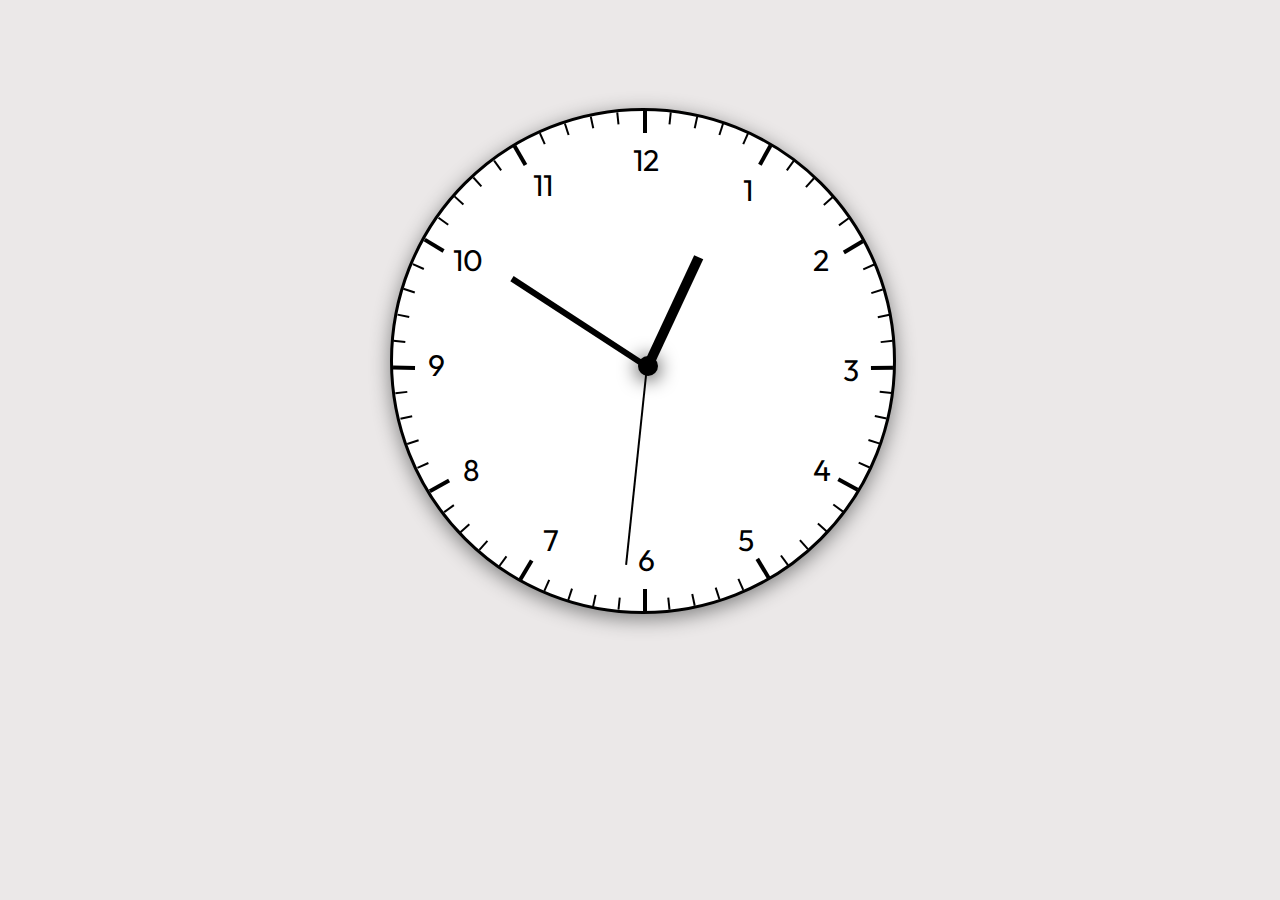
==== clock.html @ 89df78ad "feat: complete clock" ====
<!DOCTYPE html>
<html lang="en">
  <head>
    <meta charset="UTF-8" />
    <meta name="viewport" content="width=device-width, initial-scale=1.0" />
    <link rel="stylesheet" href="./clock-styles/index.css" />
    <title>Document</title>
  </head>
  <body class="root">
    <main class="main">
      <div class="clock">
        <div class="clock__ticks-hours">
          <div class="clock__ticks-hour"></div>
          <div class="clock__ticks-hour"></div>
          <div class="clock__ticks-hour"></div>
          <div class="clock__ticks-hour"></div>
          <div class="clock__ticks-hour"></div>
          <div class="clock__ticks-hour"></div>
          <div class="clock__ticks-hour"></div>
          <div class="clock__ticks-hour"></div>
          <div class="clock__ticks-hour"></div>
          <div class="clock__ticks-hour"></div>
          <div class="clock__ticks-hour"></div>
          <div class="clock__ticks-hour"></div>
        </div>
        <div class="clock__ticks-minutes">
          <div class="clock__ticks-minute"></div>
          <div class="clock__ticks-minute"></div>
          <div class="clock__ticks-minute"></div>
          <div class="clock__ticks-minute"></div>
          <div class="clock__ticks-minute"></div>
          <div class="clock__ticks-minute"></div>
          <div class="clock__ticks-minute"></div>
          <div class="clock__ticks-minute"></div>
          <div class="clock__ticks-minute"></div>
          <div class="clock__ticks-minute"></div>
          <div class="clock__ticks-minute"></div>
          <div class="clock__ticks-minute"></div>
          <div class="clock__ticks-minute"></div>
          <div class="clock__ticks-minute"></div>
          <div class="clock__ticks-minute"></div>
          <div class="clock__ticks-minute"></div>
          <div class="clock__ticks-minute"></div>
          <div class="clock__ticks-minute"></div>
          <div class="clock__ticks-minute"></div>
          <div class="clock__ticks-minute"></div>
          <div class="clock__ticks-minute"></div>
          <div class="clock__ticks-minute"></div>
          <div class="clock__ticks-minute"></div>
          <div class="clock__ticks-minute"></div>
          <div class="clock__ticks-minute"></div>
          <div class="clock__ticks-minute"></div>
          <div class="clock__ticks-minute"></div>
          <div class="clock__ticks-minute"></div>
          <div class="clock__ticks-minute"></div>
          <div class="clock__ticks-minute"></div>
          <div class="clock__ticks-minute"></div>
          <div class="clock__ticks-minute"></div>
          <div class="clock__ticks-minute"></div>
          <div class="clock__ticks-minute"></div>
          <div class="clock__ticks-minute"></div>
          <div class="clock__ticks-minute"></div>
          <div class="clock__ticks-minute"></div>
          <div class="clock__ticks-minute"></div>
          <div class="clock__ticks-minute"></div>
          <div class="clock__ticks-minute"></div>
          <div class="clock__ticks-minute"></div>
          <div class="clock__ticks-minute"></div>
          <div class="clock__ticks-minute"></div>
          <div class="clock__ticks-minute"></div>
          <div class="clock__ticks-minute"></div>
          <div class="clock__ticks-minute"></div>
          <div class="clock__ticks-minute"></div>
          <div class="clock__ticks-minute"></div>
          <div class="clock__ticks-minute"></div>
          <div class="clock__ticks-minute"></div>
          <div class="clock__ticks-minute"></div>
          <div class="clock__ticks-minute"></div>
          <div class="clock__ticks-minute"></div>
          <div class="clock__ticks-minute"></div>
          <div class="clock__ticks-minute"></div>
          <div class="clock__ticks-minute"></div>
          <div class="clock__ticks-minute"></div>
          <div class="clock__ticks-minute"></div>
          <div class="clock__ticks-minute"></div>
          <div class="clock__ticks-minute"></div>
        </div>
        <div class="clock__ticks-numbers">
          <div class="clock__ticks-number"><span>12</span></div>
          <div class="clock__ticks-number">1</div>
          <div class="clock__ticks-number">2</div>
          <div class="clock__ticks-number">3</div>
          <div class="clock__ticks-number">4</div>
          <div class="clock__ticks-number">5</div>
          <div class="clock__ticks-number">6</div>
          <div class="clock__ticks-number">7</div>
          <div class="clock__ticks-number">8</div>
          <div class="clock__ticks-number">9</div>
          <div class="clock__ticks-number">10</div>
          <div class="clock__ticks-number">11</div>
        </div>
        <div class="clock__ticks-center"></div>
        <div class="clock__ticks-arrows">
          <div class="clock__ticks-arrow-hour"></div>
          <div class="clock__ticks-arrow-minute"></div>
          <div class="clock__ticks-arrow-sec"></div>
        </div>
      </div>
    </main>
    <script src="./clock-scripts/scripts.js"></script>
  </body>
</html>
---- clock-styles/index.css ----
@import url(../assets/fonts.css);

.root {
  font-family: 'Outfit', Arial, Helvetica, sans-serif;
  display: flex;
  flex-direction: column;
  justify-content: center;
  align-items: center;
  background: rgb(235, 232, 232);
}

.main {
  margin-top: 100px;
  width: 500px;
  height: 600px;
}

.clock {
  position: relative;
  width: 100%;
  height: 500px;
  border: 3px solid #000;
  border-radius: 50%;
  background: #ffffff;
  box-shadow: 0 5px 20px gray;
}

.clock__ticks-hours {
  position: absolute;
  width: 100%;
  height: 100%;
}

.clock__ticks-hour {
  position: absolute;
  width: 4px;
  height: 22px;
  background-color: #000;
  top: 50%;
  left: 50%;
  transform-origin: center;
}

.clock__ticks-hour:nth-child(1) {
  transform: rotate(0deg) translateY(-250px);
}

.clock__ticks-hour:nth-child(2) {
  transform: rotate(29deg) translateY(-248px);
}

.clock__ticks-hour:nth-child(3) {
  transform: rotate(59deg) translateY(-243px);
}

.clock__ticks-hour:nth-child(4) {
  transform: rotate(89deg) translateY(-237px);
}

.clock__ticks-hour:nth-child(5) {
  transform: rotate(119deg) translateY(-232px);
}

.clock__ticks-hour:nth-child(6) {
  transform: rotate(149deg) translateY(-229px);
}

.clock__ticks-hour:nth-child(7) {
  transform: rotate(180deg) translateY(-228px);
}

.clock__ticks-hour:nth-child(8) {
  transform: rotate(211deg) translateY(-231px);
}

.clock__ticks-hour:nth-child(9) {
  transform: rotate(241deg) translateY(-235px);
}

.clock__ticks-hour:nth-child(10) {
  transform: rotate(271deg) translateY(-241px);
}

.clock__ticks-hour:nth-child(11) {
  transform: rotate(301deg) translateY(-246px);
}

.clock__ticks-hour:nth-child(12) {
  transform: rotate(330deg) translateY(-250px);
}

.clock__ticks-minutes {
  position: absolute;
  width: 100%;
  height: 100%;
}

.clock__ticks-minute {
  position: absolute;
  top: 50%;
  left: 50%;
  width: 2px;
  height: 12px;
  background-color: #000;
  top: 50%;
  left: 50%;
  transform-origin: center;
}

.clock__ticks-minute:nth-child(1) {
  transform: rotate(6deg) translateY(-250px);
}
.clock__ticks-minute:nth-child(2) {
  transform: rotate(12deg) translateY(-250px);
}
.clock__ticks-minute:nth-child(3) {
  transform: rotate(18deg) translateY(-250px);
}
.clock__ticks-minute:nth-child(4) {
  transform: rotate(24deg) translateY(-250px);
}

.clock__ticks-minute:nth-child(5) {
  transform: rotate(36deg) translateY(-249px);
}
.clock__ticks-minute:nth-child(6) {
  transform: rotate(42deg) translateY(-248px);
}
.clock__ticks-minute:nth-child(7) {
  transform: rotate(48deg) translateY(-248px);
}
.clock__ticks-minute:nth-child(8) {
  transform: rotate(54deg) translateY(-247px);
}

.clock__ticks-minute:nth-child(9) {
  transform: rotate(66deg) translateY(-246px);
}
.clock__ticks-minute:nth-child(10) {
  transform: rotate(72deg) translateY(-245px);
}
.clock__ticks-minute:nth-child(11) {
  transform: rotate(78deg) translateY(-245px);
}
.clock__ticks-minute:nth-child(12) {
  transform: rotate(84deg) translateY(-244px);
}

.clock__ticks-minute:nth-child(13) {
  transform: rotate(96deg) translateY(-243px);
}
.clock__ticks-minute:nth-child(14) {
  transform: rotate(102deg) translateY(-242px);
}
.clock__ticks-minute:nth-child(15) {
  transform: rotate(108deg) translateY(-242px);
}
.clock__ticks-minute:nth-child(16) {
  transform: rotate(114deg) translateY(-241px);
}

.clock__ticks-minute:nth-child(17) {
  transform: rotate(126deg) translateY(-240px);
}
.clock__ticks-minute:nth-child(18) {
  transform: rotate(132deg) translateY(-240px);
}
.clock__ticks-minute:nth-child(19) {
  transform: rotate(138deg) translateY(-239px);
}
.clock__ticks-minute:nth-child(20) {
  transform: rotate(144deg) translateY(-239px);
}

.clock__ticks-minute:nth-child(21) {
  transform: rotate(156deg) translateY(-238px);
}
.clock__ticks-minute:nth-child(22) {
  transform: rotate(162deg) translateY(-238px);
}
.clock__ticks-minute:nth-child(23) {
  transform: rotate(168deg) translateY(-238px);
}
.clock__ticks-minute:nth-child(24) {
  transform: rotate(174deg) translateY(-238px);
}
.clock__ticks-minute:nth-child(25) {
  transform: rotate(186deg) translateY(-238px);
}
.clock__ticks-minute:nth-child(26) {
  transform: rotate(192deg) translateY(-239px);
}
.clock__ticks-minute:nth-child(27) {
  transform: rotate(198deg) translateY(-239px);
}
.clock__ticks-minute:nth-child(28) {
  transform: rotate(204deg) translateY(-239px);
}

.clock__ticks-minute:nth-child(29) {
  transform: rotate(216deg) translateY(-240px);
}
.clock__ticks-minute:nth-child(30) {
  transform: rotate(222deg) translateY(-240px);
}
.clock__ticks-minute:nth-child(31) {
  transform: rotate(228deg) translateY(-241px);
}
.clock__ticks-minute:nth-child(32) {
  transform: rotate(234deg) translateY(-241px);
}

.clock__ticks-minute:nth-child(33) {
  transform: rotate(246deg) translateY(-242px);
}
.clock__ticks-minute:nth-child(34) {
  transform: rotate(252deg) translateY(-243px);
}
.clock__ticks-minute:nth-child(35) {
  transform: rotate(258deg) translateY(-243px);
}
.clock__ticks-minute:nth-child(36) {
  transform: rotate(264deg) translateY(-244px);
}

.clock__ticks-minute:nth-child(37) {
  transform: rotate(276deg) translateY(-246px);
}
.clock__ticks-minute:nth-child(38) {
  transform: rotate(282deg) translateY(-246px);
}
.clock__ticks-minute:nth-child(39) {
  transform: rotate(288deg) translateY(-247px);
}
.clock__ticks-minute:nth-child(40) {
  transform: rotate(294deg) translateY(-247px);
}

.clock__ticks-minute:nth-child(41) {
  transform: rotate(306deg) translateY(-248px);
}
.clock__ticks-minute:nth-child(42) {
  transform: rotate(312deg) translateY(-249px);
}
.clock__ticks-minute:nth-child(43) {
  transform: rotate(318deg) translateY(-249px);
}
.clock__ticks-minute:nth-child(44) {
  transform: rotate(324deg) translateY(-249px);
}

.clock__ticks-minute:nth-child(45) {
  transform: rotate(336deg) translateY(-250px);
}
.clock__ticks-minute:nth-child(46) {
  transform: rotate(342deg) translateY(-250px);
}
.clock__ticks-minute:nth-child(47) {
  transform: rotate(348deg) translateY(-250px);
}
.clock__ticks-minute:nth-child(48) {
  transform: rotate(354deg) translateY(-250px);
}

.clock__ticks-numbers {
  position: absolute;
  width: 100%;
  height: 100%;
}

.clock__ticks-number {
  position: absolute;
  font-size: 30px;
  top: 50%;
  left: 50%;
  transform-origin: center;
}

.clock__ticks-number:nth-child(1) {
  transform: translateY(-220px) translateX(-10px);
}

.clock__ticks-number:nth-child(2) {
  transform: translateY(-190px) translateX(100px);
}
.clock__ticks-number:nth-child(3) {
  transform: translateY(-120px) translateX(170px);
}
.clock__ticks-number:nth-child(4) {
  transform: translateY(-10px) translateX(200px);
}
.clock__ticks-number:nth-child(5) {
  transform: translateY(90px) translateX(170px);
}
.clock__ticks-number:nth-child(6) {
  transform: translateY(160px) translateX(95px);
}
.clock__ticks-number:nth-child(7) {
  transform: translateY(180px) translateX(-5px);
}
.clock__ticks-number:nth-child(8) {
  transform: translateY(160px) translateX(-100px);
}
.clock__ticks-number:nth-child(9) {
  transform: translateY(90px) translateX(-180px);
}
.clock__ticks-number:nth-child(10) {
  transform: translateY(-15px) translateX(-215px);
}
.clock__ticks-number:nth-child(11) {
  transform: translateY(-120px) translateX(-190px);
}
.clock__ticks-number:nth-child(12) {
  transform: translateY(-195px) translateX(-110px);
}

.clock__ticks-center {
  position: absolute;
  left: 49%;
  top: 49%;
  width: 20px;
  height: 20px;
  background: #000;
  border-radius: 50%;
  box-shadow: 0 2px 20px #000;
}

.clock__ticks-arrow-hour {
  position: absolute;
  left: 50%;
  bottom: 49%;
  width: 10px;
  height: 120px;
  background: #000;
  transform-origin: center bottom;
}

.clock__ticks-arrow-minute {
  position: absolute;
  left: 50%;
  bottom: 49%;
  width: 6px;
  height: 160px;
  background: #000;
  transform-origin: center bottom;
}

.clock__ticks-arrow-sec {
  position: absolute;
  left: 50.6%;
  bottom: 49%;
  width: 2px;
  height: 200px;
  background: #000;
  transform-origin: center bottom;
  transform: rotate(0deg);
}
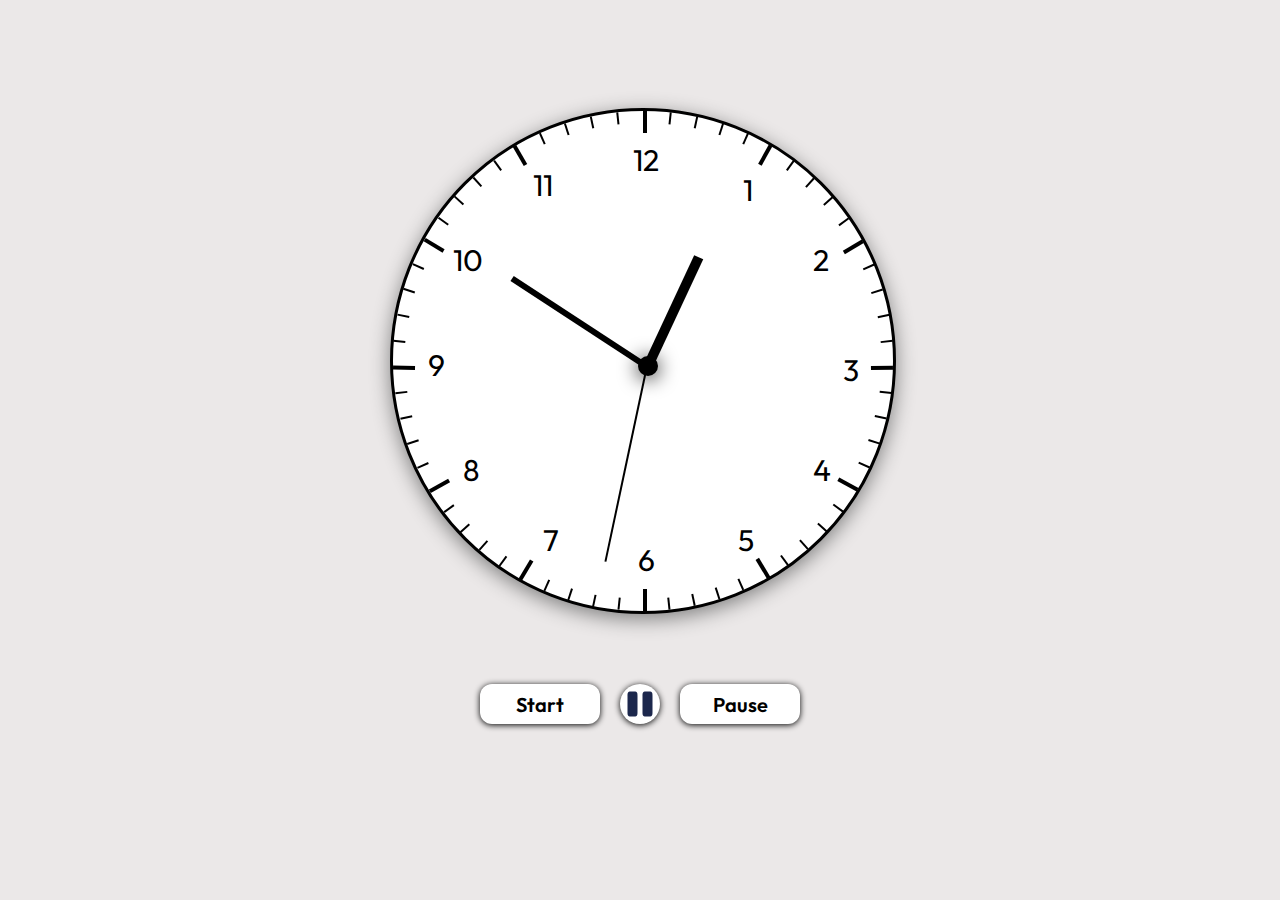
==== commit d3c7b169: "feat: complete clock" ====
--- a/clock.html
+++ b/clock.html
@@ -9,96 +9,22 @@
   <body class="root">
     <main class="main">
       <div class="clock">
-        <div class="clock__ticks-hours">
-          <div class="clock__ticks-hour"></div>
-          <div class="clock__ticks-hour"></div>
-          <div class="clock__ticks-hour"></div>
-          <div class="clock__ticks-hour"></div>
-          <div class="clock__ticks-hour"></div>
-          <div class="clock__ticks-hour"></div>
-          <div class="clock__ticks-hour"></div>
-          <div class="clock__ticks-hour"></div>
-          <div class="clock__ticks-hour"></div>
-          <div class="clock__ticks-hour"></div>
-          <div class="clock__ticks-hour"></div>
-          <div class="clock__ticks-hour"></div>
-        </div>
-        <div class="clock__ticks-minutes">
-          <div class="clock__ticks-minute"></div>
-          <div class="clock__ticks-minute"></div>
-          <div class="clock__ticks-minute"></div>
-          <div class="clock__ticks-minute"></div>
-          <div class="clock__ticks-minute"></div>
-          <div class="clock__ticks-minute"></div>
-          <div class="clock__ticks-minute"></div>
-          <div class="clock__ticks-minute"></div>
-          <div class="clock__ticks-minute"></div>
-          <div class="clock__ticks-minute"></div>
-          <div class="clock__ticks-minute"></div>
-          <div class="clock__ticks-minute"></div>
-          <div class="clock__ticks-minute"></div>
-          <div class="clock__ticks-minute"></div>
-          <div class="clock__ticks-minute"></div>
-          <div class="clock__ticks-minute"></div>
-          <div class="clock__ticks-minute"></div>
-          <div class="clock__ticks-minute"></div>
-          <div class="clock__ticks-minute"></div>
-          <div class="clock__ticks-minute"></div>
-          <div class="clock__ticks-minute"></div>
-          <div class="clock__ticks-minute"></div>
-          <div class="clock__ticks-minute"></div>
-          <div class="clock__ticks-minute"></div>
-          <div class="clock__ticks-minute"></div>
-          <div class="clock__ticks-minute"></div>
-          <div class="clock__ticks-minute"></div>
-          <div class="clock__ticks-minute"></div>
-          <div class="clock__ticks-minute"></div>
-          <div class="clock__ticks-minute"></div>
-          <div class="clock__ticks-minute"></div>
-          <div class="clock__ticks-minute"></div>
-          <div class="clock__ticks-minute"></div>
-          <div class="clock__ticks-minute"></div>
-          <div class="clock__ticks-minute"></div>
-          <div class="clock__ticks-minute"></div>
-          <div class="clock__ticks-minute"></div>
-          <div class="clock__ticks-minute"></div>
-          <div class="clock__ticks-minute"></div>
-          <div class="clock__ticks-minute"></div>
-          <div class="clock__ticks-minute"></div>
-          <div class="clock__ticks-minute"></div>
-          <div class="clock__ticks-minute"></div>
-          <div class="clock__ticks-minute"></div>
-          <div class="clock__ticks-minute"></div>
-          <div class="clock__ticks-minute"></div>
-          <div class="clock__ticks-minute"></div>
-          <div class="clock__ticks-minute"></div>
-          <div class="clock__ticks-minute"></div>
-          <div class="clock__ticks-minute"></div>
-          <div class="clock__ticks-minute"></div>
-          <div class="clock__ticks-minute"></div>
-          <div class="clock__ticks-minute"></div>
-          <div class="clock__ticks-minute"></div>
-          <div class="clock__ticks-minute"></div>
-          <div class="clock__ticks-minute"></div>
-          <div class="clock__ticks-minute"></div>
-          <div class="clock__ticks-minute"></div>
-          <div class="clock__ticks-minute"></div>
-          <div class="clock__ticks-minute"></div>
-        </div>
-        <div class="clock__ticks-numbers">
-          <div class="clock__ticks-number"><span>12</span></div>
-          <div class="clock__ticks-number">1</div>
-          <div class="clock__ticks-number">2</div>
-          <div class="clock__ticks-number">3</div>
-          <div class="clock__ticks-number">4</div>
-          <div class="clock__ticks-number">5</div>
-          <div class="clock__ticks-number">6</div>
-          <div class="clock__ticks-number">7</div>
-          <div class="clock__ticks-number">8</div>
-          <div class="clock__ticks-number">9</div>
-          <div class="clock__ticks-number">10</div>
-          <div class="clock__ticks-number">11</div>
-        </div>
+        <ul class="clock__ticks-hours"></ul>
+        <ul class="clock__ticks-minutes"></ul>
+        <ul class="clock__ticks-numbers">
+          <li class="clock__ticks-number">12</li>
+          <li class="clock__ticks-number">1</li>
+          <li class="clock__ticks-number">2</li>
+          <li class="clock__ticks-number">3</li>
+          <li class="clock__ticks-number">4</li>
+          <li class="clock__ticks-number">5</li>
+          <li class="clock__ticks-number">6</li>
+          <li class="clock__ticks-number">7</li>
+          <li class="clock__ticks-number">8</li>
+          <li class="clock__ticks-number">9</li>
+          <li class="clock__ticks-number">10</li>
+          <li class="clock__ticks-number">11</li>
+        </ul>
         <div class="clock__ticks-center"></div>
         <div class="clock__ticks-arrows">
           <div class="clock__ticks-arrow-hour"></div>
@@ -106,6 +32,11 @@
           <div class="clock__ticks-arrow-sec"></div>
         </div>
       </div>
+      <div class="buttons">
+        <button id="start" class="button">Start</button>
+        <div class="buttons__status"></div>
+        <button id="pause" class="button">Pause</button>
+      </div>
     </main>
     <script src="./clock-scripts/scripts.js"></script>
   </body>
--- a/clock-styles/index.css
+++ b/clock-styles/index.css
@@ -1,4 +1,13 @@
 @import url(../assets/fonts.css);
+
+ul {
+  padding: 0;
+  margin: 0;
+}
+
+li {
+  list-style: none;
+}
 
 .root {
   font-family: 'Outfit', Arial, Helvetica, sans-serif;
@@ -355,3 +364,45 @@
   transform-origin: center bottom;
   transform: rotate(0deg);
 }
+
+.buttons {
+  display: flex;
+  flex-direction: row;
+  justify-content: center;
+  align-items: center;
+  gap: 20px;
+  margin-top: 70px;
+}
+
+.button {
+  font-family: 'Outfit', Arial, Helvetica, sans-serif;
+  font-weight: 600;
+  font-size: 20px;
+  color: #000;
+  background: #ffffff;
+  width: 120px;
+  height: 40px;
+  border-radius: 12px;
+  border: none;
+  box-shadow: 0 1px 6px #000;
+  cursor: pointer;
+}
+
+.button:hover {
+  transform: scale(1.05);
+  box-shadow: 0 2px 10px #000;
+  background: #eceaee;
+}
+
+.buttons__status {
+  width: 40px;
+  height: 40px;
+  border-radius: 50%;
+  border: none;
+  background: #ffffff;
+  background-image: url(../clock-static/pause.svg);
+  background-repeat: no-repeat;
+  background-size: 30px 30px;
+  background-position: center;
+  box-shadow: 0 1px 6px #000;
+}
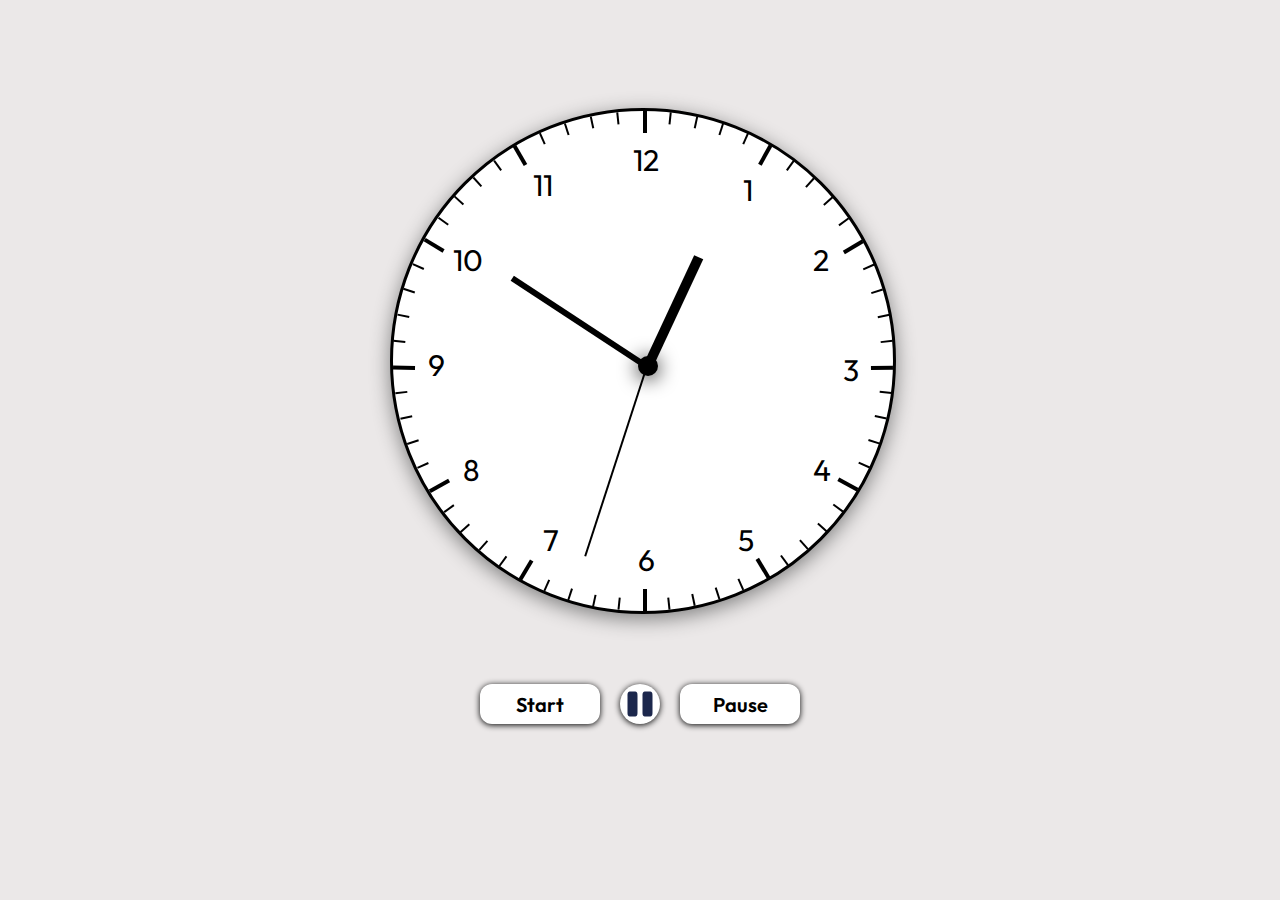
==== commit ef3d9f95: "refactor: refactor logic" ====
--- a/clock.html
+++ b/clock.html
@@ -4,7 +4,7 @@
     <meta charset="UTF-8" />
     <meta name="viewport" content="width=device-width, initial-scale=1.0" />
     <link rel="stylesheet" href="./clock-styles/index.css" />
-    <title>Document</title>
+    <title>Clock</title>
   </head>
   <body class="root">
     <main class="main">
